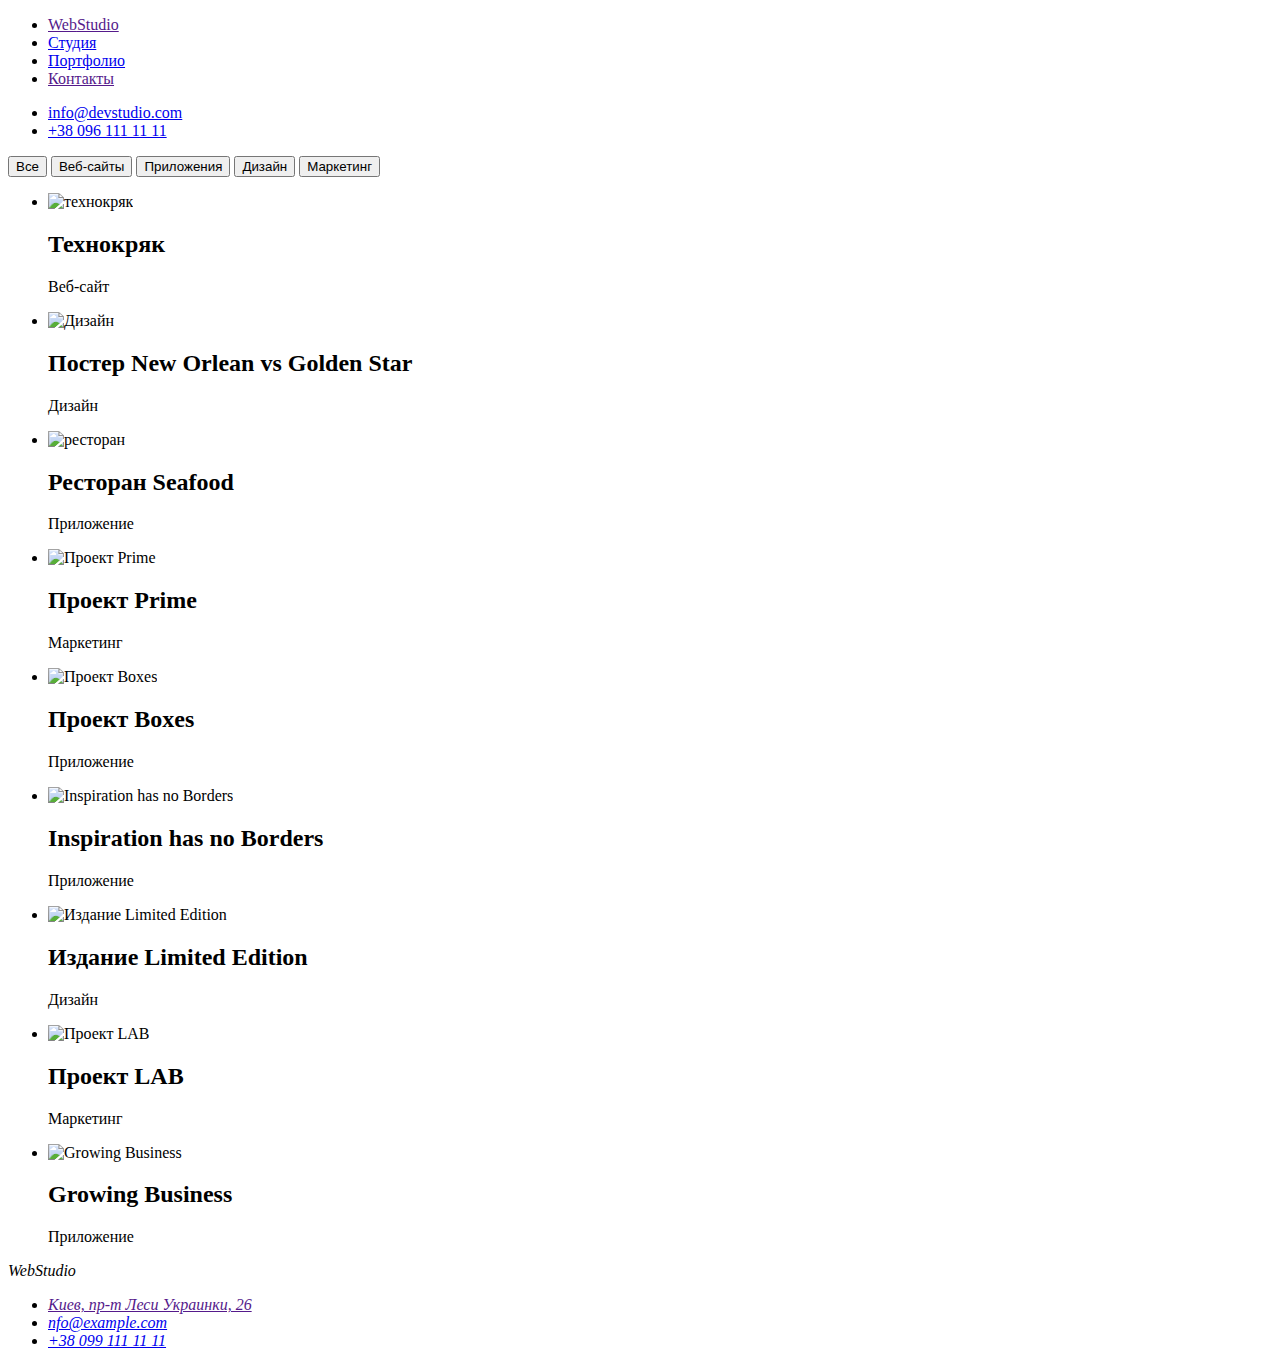
==== portfolio.html @ c9632623 "Add files via upload" ====
<!DOCTYPE html>
<html lang="en">
<head>
    <meta charset="UTF-8">
    <meta http-equiv="X-UA-Compatible" content="IE=edge">
    <meta name="viewport" content="width=device-width, initial-scale=1.0">
    <title>Document</title>    <link rel="preconnect" href="https://fonts.googleapis.com">
    <link rel="preconnect" href="https://fonts.gstatic.com" crossorigin>
    <link href="https://fonts.googleapis.com/css2?family=Raleway:wght@700&family=Roboto:wght@400;500;700;900&display=swap" rel="stylesheet">
        <link rel="stylesheet" href="https://cdnjs.cloudflare.com/ajax/libs/modern-normalize/1.1.0/modern-normalize.min.css" integrity="sha512-wpPYUAdjBVSE4KJnH1VR1HeZfpl1ub8YT/NKx4PuQ5NmX2tKuGu6U/JRp5y+Y8XG2tV+wKQpNHVUX03MfMFn9Q==" crossorigin="anonymous" referrerpolicy="no-referrer" />
        <link rel="stylesheet" href="./css/styles.css">
</head>
<body>
       <!--шапка-->
       <header>
       <div class="conteiner header-contakt">
        <nav class="link header-navigation">      
        <ul class="list header-list">
             <li class="header-items"><a href="" class="link"> <span class="header-logo-1">Web</span><span class="heder-logo-2">Studio</span></a></li>
             <Li class="header-items"><a href="./index.html"  class="heder-studia link">Студия</a></li>
             <li class="header-items"><a href="./portfolio.html" class="heder-link-link link">Портфолио</a></li>
             <Li class="header-items"><a href="" class="heder-link-link link ">Контакты</a></li>
             </ul>
            </nav> 
             <div class="header-contakt">
            <ul class="list contakt-list">
                <li class="header-items"><a href="mail:" class="contakt-list-email link list">info@devstudio.com</a></li>
                <li class="header-items"><a href="tel:" class="contakt-list-tel link list">+38 096 111 11 11</a></li>
            </ul></div>     
            </div>
        </header>
    <main>
       <section>
           <!--Заголовок -->
           <h1 hidden></h1>
       </section>
        <!--кнопки-->
            <section>
                <div class="conteiner knopki">
                <button type="button" class="knopki knopki-portfolio" >Все</button>
                <button type="button" class="knopki knopki-portfolio" >Веб-сайты</button>
                <button type="button" class="knopki knopki-portfolio" >Приложения</button>
                <button type="button" class="knopki knopki-portfolio" >Дизайн</button>
                <button type="button" class="knopki knopki-portfolio" >Маркетинг</button>
                 </div>
            </section>                      
      <!--фото-->
    <section>
        <div class="conteiner">
            <ul class="card-set" >
            <li class="stail item"><img src="./images/vebd.jpg" alt="технокряк" width="370" height="294">
            <h2 class="rozdilu">Технокряк</h2><p lang= "ru" class="rozdilu-2">Веб-сайт</p></li>
            <li class="stail item"><img src="./images/idizajn.jpg" alt="Дизайн" width="370" height="294">
            <h2 class="rozdilu">Постер New Orlean vs Golden Star</h2><p lang= "ru" class="rozdilu-2">Дизайн</p></li>    
             <li class="stail item"><img src="./images/restoran.jpg" alt="ресторан" width="370" height="294">
             <h2 class="rozdilu">Ресторан Seafood</h2><p lang= "ru" class="rozdilu-2">Приложение</p></li>
             <li class="stail item"><img src="./images/marceting.jpg" alt="Проект Prime" width="370" height="294">
             <h2 class="rozdilu">Проект Prime</h2><p lang= "ru" class="rozdilu-2">Маркетинг</p></li> 
             <li class="stail item"><img src="./images/box.jpg" alt="Проект Boxes" width="370" height="294">
             <h2 class="rozdilu">Проект Boxes</h2><p lang= "ru" class="rozdilu-2">Приложение</p></li> 
             <li class="stail item"><img src="./images/border.jpg" alt="Inspiration has no Borders" width="370" height="294">
             <h2 class="rozdilu">Inspiration has no Borders</h2><p lang= "ru" class="rozdilu-2">Приложение</p></li> 
             <li class="stail item"><img src="./images/book.jpg" alt="Издание Limited Edition" width="370" height="294">
             <h2 class="rozdilu">Издание Limited Edition</h2><p lang= "ru" class="rozdilu-2">Дизайн</p></li> 
             <li class="stail item"><img src="./images/marceting.jpg" alt="Проект LAB" width="370" height="294">
             <h2 class="rozdilu">Проект LAB</h2><p lang= "ru" class="rozdilu-2">Маркетинг</p></li> 
             <li class="stail item"><img src="./images/prilogeniaj.jpg" alt="Growing Business" width="370" height="294">
             <h2 class="rozdilu">Growing Business</h2><p lang= "ru" class="rozdilu-2">Приложение</p></li> 
             </ul>
            </div>
    </section>
               </main>
   <!--подвал-->
<footer>
    <div class="background-color conteiner">
        <address>
            <p><span class="footer-logo-1">Web</span><span class="footer-logo-2">Studio</span> </p>
                <ul  class="stail">
                <li><a href="" class="adres"> Киев, пр-т Леси Украинки, 26 </a></li>
                <li><a href="mail:" class="adres-2"> nfo@example.com </a></li>
                <li><a href="tel:" class="adres-2"> +38 099 111 11 11 </a></li>
            </ul>
        </address>
    </div>
</footer>
</body>
</html>
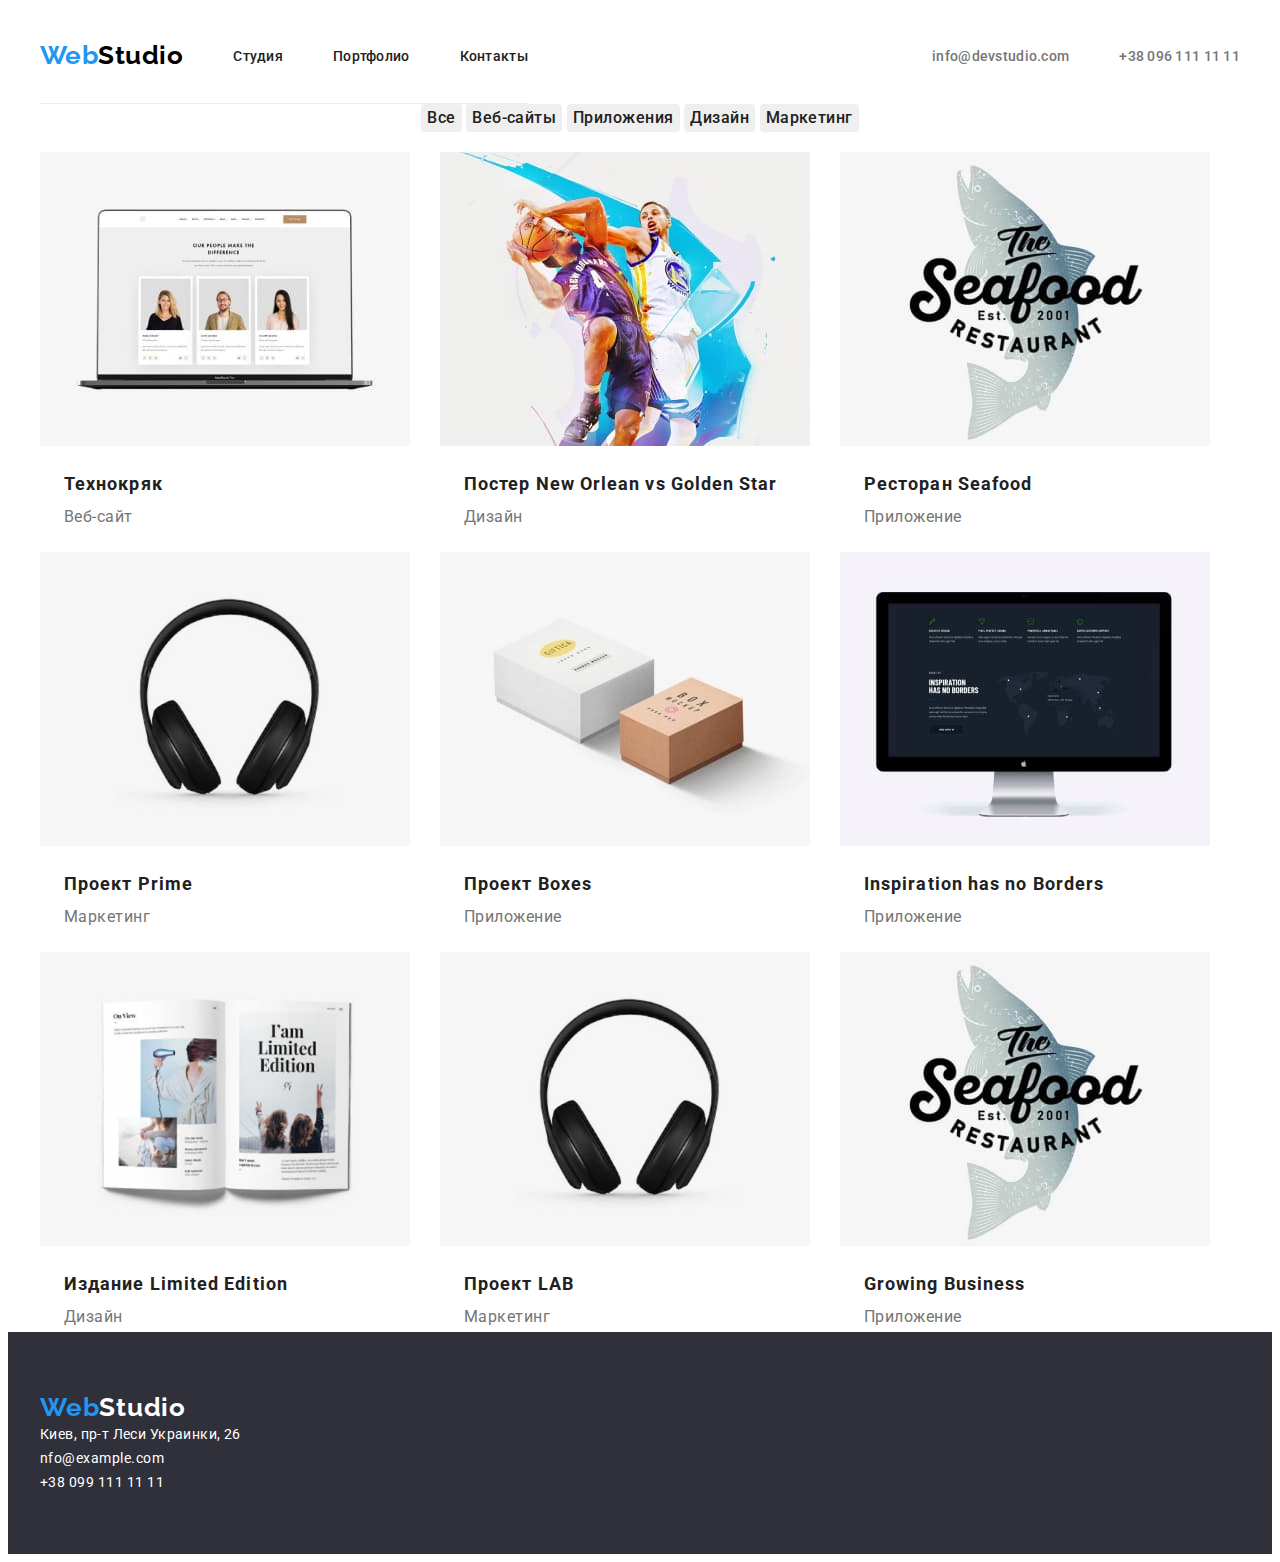
==== commit e2470f25: "Add files via upload" ====
--- a/portfolio.html
+++ b/portfolio.html
@@ -48,40 +48,63 @@
     <section>
         <div class="conteiner">
             <ul class="card-set" >
-            <li class="stail item"><img src="./images/vebd.jpg" alt="технокряк" width="370" height="294">
-            <h2 class="rozdilu">Технокряк</h2><p lang= "ru" class="rozdilu-2">Веб-сайт</p></li>
-            <li class="stail item"><img src="./images/idizajn.jpg" alt="Дизайн" width="370" height="294">
-            <h2 class="rozdilu">Постер New Orlean vs Golden Star</h2><p lang= "ru" class="rozdilu-2">Дизайн</p></li>    
-             <li class="stail item"><img src="./images/restoran.jpg" alt="ресторан" width="370" height="294">
-             <h2 class="rozdilu">Ресторан Seafood</h2><p lang= "ru" class="rozdilu-2">Приложение</p></li>
-             <li class="stail item"><img src="./images/marceting.jpg" alt="Проект Prime" width="370" height="294">
-             <h2 class="rozdilu">Проект Prime</h2><p lang= "ru" class="rozdilu-2">Маркетинг</p></li> 
-             <li class="stail item"><img src="./images/box.jpg" alt="Проект Boxes" width="370" height="294">
-             <h2 class="rozdilu">Проект Boxes</h2><p lang= "ru" class="rozdilu-2">Приложение</p></li> 
-             <li class="stail item"><img src="./images/border.jpg" alt="Inspiration has no Borders" width="370" height="294">
+            <li class="stail item">
+                <img src="./images/vebd.jpg"
+                 alt="технокряк" width="370" height="294">
+            <h2 class="rozdilu">Технокряк</h2>
+            <p lang= "ru" class="rozdilu-2">Веб-сайт</p></li>
+            <li class="stail item">
+                <img src="./images/idizajn.jpg" 
+                alt="Дизайн" width="370" height="294">
+            <h2 class="rozdilu">Постер New Orlean vs Golden Star</h2>
+            <p lang= "ru" class="rozdilu-2">Дизайн</p></li>    
+             <li class="stail item">
+                 <img src="./images/restoran.jpg" 
+                 alt="ресторан" width="370" height="294">
+             <h2 class="rozdilu">Ресторан Seafood</h2>
+             <p lang= "ru" class="rozdilu-2">Приложение</p></li>
+             <li class="stail item">
+                 <img src="./images/marceting.jpg" 
+                 alt="Проект Prime" width="370" height="294">
+             <h2 class="rozdilu">Проект Prime</h2>
+             <p lang= "ru" class="rozdilu-2">Маркетинг</p></li> 
+             <li class="stail item">
+                 <img src="./images/box.jpg" alt="Проект Boxes" width="370" height="294">
+             <h2 class="rozdilu">Проект Boxes</h2>
+             <p lang= "ru" class="rozdilu-2">Приложение</p></li> 
+             <li class="stail item">
+                 <img src="./images/border.jpg" alt="Inspiration has no Borders" width="370" height="294">
              <h2 class="rozdilu">Inspiration has no Borders</h2><p lang= "ru" class="rozdilu-2">Приложение</p></li> 
-             <li class="stail item"><img src="./images/book.jpg" alt="Издание Limited Edition" width="370" height="294">
-             <h2 class="rozdilu">Издание Limited Edition</h2><p lang= "ru" class="rozdilu-2">Дизайн</p></li> 
-             <li class="stail item"><img src="./images/marceting.jpg" alt="Проект LAB" width="370" height="294">
-             <h2 class="rozdilu">Проект LAB</h2><p lang= "ru" class="rozdilu-2">Маркетинг</p></li> 
-             <li class="stail item"><img src="./images/prilogeniaj.jpg" alt="Growing Business" width="370" height="294">
-             <h2 class="rozdilu">Growing Business</h2><p lang= "ru" class="rozdilu-2">Приложение</p></li> 
+             <li class="stail item">
+                 <img src="./images/book.jpg" alt="Издание Limited Edition" width="370" height="294">
+             <h2 class="rozdilu">Издание Limited Edition</h2>
+             <p lang= "ru" class="rozdilu-2">Дизайн</p></li> 
+             <li class="stail item">
+                 <img src="./images/marceting.jpg" alt="Проект LAB" width="370" height="294">
+             <h2 class="rozdilu">Проект LAB</h2>
+             <p lang= "ru" class="rozdilu-2">Маркетинг</p></li> 
+             <li class="stail item">
+                 <img src="./images/prilogeniaj.jpg" alt="Growing Business" width="370" height="294">
+             <h2 class="rozdilu">Growing Business</h2>
+             <p lang= "ru" class="rozdilu-2">Приложение</p></li> 
              </ul>
             </div>
     </section>
                </main>
    <!--подвал-->
 <footer>
-    <div class="background-color conteiner">
-        <address>
-            <p><span class="footer-logo-1">Web</span><span class="footer-logo-2">Studio</span> </p>
-                <ul  class="stail">
-                <li><a href="" class="adres"> Киев, пр-т Леси Украинки, 26 </a></li>
-                <li><a href="mail:" class="adres-2"> nfo@example.com </a></li>
-                <li><a href="tel:" class="adres-2"> +38 099 111 11 11 </a></li>
-            </ul>
-        </address>
-    </div>
+    <section class="background-color adres-1">
+        <div class=" conteiner">
+            <address>
+                    <p><span class="footer-logo-1">Web</span><span class="footer-logo-2">Studio</span> </p>
+                    <ul class="stail">
+                    <li><a href="" class="adres"> Киев, пр-т Леси Украинки, 26 </a></li>
+                    <li><a href="mail:" class="adres-2"> nfo@example.com </a></li>
+                    <li><a href="tel:" class="adres-2"> +38 099 111 11 11 </a></li>
+                </ul>
+            </address>
+        </div>
+    </section>
 </footer>
 </body>
 </html>
--- a/css/styles.css
+++ b/css/styles.css
@@ -0,0 +1,393 @@
+:root {
+    --praimary-title-color: #FFFFFF;
+    --one-title-color: #2F303A;
+    --akcent-title-color: #2196F3;
+    --secondery-title-color: #000000;
+    --thri-title-color: #757575;
+    --four-title-color: #212121;
+    --five-title-color: #ECECEC;
+    --background-color: #FFFFFF;   
+}
+p, h1, h2, h3, h4, h5, h6 {
+    margin: 0;
+}
+ul {
+    margin: 0;
+    padding-left: 0;
+}
+img {
+    display: block;
+}
+body {
+    font-family: 'Roboto', sans-serif;
+    letter-spacing: 0.03em;
+    font-style: normal;
+    text-decoration: none;
+    list-style: none;
+    background: var(--background-color);
+}
+ .link {
+    text-decoration: none;
+}
+ .list {
+    list-style: none;
+}
+.conteiner {
+ width: 1200px;
+ margin:0 auto;
+ padding-left: 15px;
+ padding-right: 15px;  
+}
+.section {
+    padding-top: 94px;
+    padding-bottom: 94px;
+}
+/*------HEDER-------*/
+.header-contakt {
+    display: flex;
+    align-items: center;
+    
+}
+.header-navigation {
+    display: flex;
+    align-items: center;
+    border-bottom: 1px solid #ECECEC;
+}
+.header-list {
+    display: flex;
+    align-items: center;
+}
+.contakt-list {
+    margin-left: auto;
+    display: flex;
+    align-items: center;
+
+}
+.header-contakt {
+    margin-left: auto;
+    align-items: center;
+ 
+}
+.header-items:not(:last-child) {
+    margin-right: 50px;
+    align-items: center;
+    padding-bottom: 32px;
+    padding-top: 32px;
+   
+}
+.header-logo-1 {
+font-family: Raleway;
+font-style: normal;
+font-weight: 700;
+font-size: 26px;
+line-height: 1.19;
+color: var(--akcent-title-color)
+}
+ .heder-logo-2{
+    font-family: Raleway;
+    font-style: normal;
+    font-weight: 700;
+    font-size: 26px;
+    line-height: 1.19;
+    color: var(--secondery-title-color)
+}
+.heder-studia {  
+font-weight: 500;
+font-size: 14px;
+line-height: 1.14;
+letter-spacing: 0.02em;
+color:var(--four-title-color)
+}
+.heder-link-link {
+font-weight: 500;
+font-size: 14px;
+line-height: 1.14;
+letter-spacing: 0.02em;
+color: var(--four-title-color)
+}
+.contakt-list-tel {
+font-weight: 500;
+font-size: 14px;
+line-height: 1.14;
+letter-spacing: 0.02em;
+color: var(--thri-title-color);
+}
+.link:hover,
+.link:focus {
+color: var(--akcent-title-color);
+}
+.contakt-list-email {
+    font-weight: 500;
+    font-size: 14px;
+    line-height: 1.14;
+    letter-spacing: 0.02em;
+    color: var(--thri-title-color)
+}
+.contakt-list-email:hover {
+color:var(--akcent-title-color);
+}
+/*-----section h2 (ефект)---*/
+
+.hero {
+    display: flex;
+}
+.hero {
+    padding-top: 200px;
+    padding-bottom: 200px;
+   
+}
+
+.button-flexs {
+    display: flex;
+    align-items: center;
+}
+.button-flexs {
+    margin-top: 30px;
+    margin-left: 450px;
+    margin-right: 450px;
+  
+ }
+
+.rishenie {
+font-weight: 900;
+font-size: 44px;
+line-height: 1.5;
+text-align: center;
+letter-spacing: 0.06em;
+text-transform: uppercase;
+color: var(--praimary-title-color);
+align-items: center;
+
+}
+
+.background-color {
+    background-color: var(--one-title-color);
+}
+.btn:hover,
+.btn:focus {
+    color: var(--praimary-title-color);
+    background-color:#188CE8;
+}
+
+.button {
+ font-weight: bold;
+ font-size: 16px;
+ line-height: 1.9;
+ border: none;
+ width: 200px;
+ height: 50px;
+ text-align: center;
+ letter-spacing: 0.06em;
+ color: var(--praimary-title-color);
+ background-color:var(--akcent-title-color);
+ border-radius: 4px;
+ -webkit-border-radius: 4px;
+ -moz-border-radius: 4px;
+ -ms-border-radius: 4px;
+ -o-border-radius: 4px;
+ padding-left: 25px;
+ 
+ 
+}
+
+/* ----------------reklama----------------*/
+
+.reklama-zagolovok {
+    display: flex;
+}
+.recl-zag {
+    margin-right: 40px;
+}
+.reklama {
+    list-style: none;
+}
+.vubor {
+font-weight: 400;
+font-size: 14px;
+line-height: 1.7;
+letter-spacing: 0.03em;
+color: var(--thri-title-color);
+}
+.zagolovok {
+font-weight: 700;
+font-size: 14px;
+line-height: 1.14;
+letter-spacing: 0.03em;
+text-transform: uppercase;
+color: var(--four-title-color);
+}
+
+/*----------- chem mu zanimaemsja---------*/
+.galeri-1 {
+    display: flex;
+    }
+.galeri-1:not(:last-child) {
+        margin-right: 30px;
+      
+    }
+    .galeri-2 {
+        display: flex;
+        border: none;
+       
+       
+    }
+    .galeri-2 {
+        margin-right: 30px;
+        box-shadow: 0px 1px 3px rgba(0, 0, 0, 0.12), 0px 1px 1px rgba(0, 0, 0, 0.14), 0px 2px 1px rgba(0, 0, 0, 0.2);
+        border-radius: 0px 0px 4px 4px;
+
+    }
+    
+    .color {
+        background-color: #F5F4FA;
+    }
+    
+   
+.stail {
+    list-style: none; 
+   }
+   .text {
+    text-decoration: none;
+   }
+
+
+   .text-stail {
+font-weight: 700;
+font-size: 36px;
+line-height: 1.16;
+text-align: center;
+letter-spacing: 0.03em;
+color: var(--four-title-color);
+margin-bottom: 50px;
+   }
+   .name {
+    font-weight: 500;
+    font-size: 16px;
+    line-height: 1.19;
+    text-align: center;
+    letter-spacing: 0.03em;
+    color: var(--four-title-color);
+    margin-top: 30px;
+   }
+   .position {
+    font-weight: 400;
+    font-size: 16px;
+    line-height: 1.19;
+    text-align: center;
+    letter-spacing: 0.03em;
+    color: var(--thri-title-color);
+    margin-top: 30px;
+    margin-bottom: 30px;
+    
+   }
+   /*-------futer------*/
+   .footer-logo-1 {
+    font-family: Raleway;
+    font-style: normal;
+    font-weight: 700;
+    font-size: 26px;
+    line-height: 1.19;
+    letter-spacing: 0.03em;
+    color: var(--akcent-title-color);
+   }
+   .footer-logo-2 {
+    font-family: Raleway;
+    font-style: normal;
+    font-weight: 700;
+    font-size: 26px;
+    line-height: 1.19;
+    letter-spacing: 0.03em;
+    color: var(--praimary-title-color);
+   }
+  .adres {
+    font-family: Roboto;
+    font-style: normal;
+    font-weight: normal;
+    font-size: 14px;
+    line-height: 24px;
+    letter-spacing: 0.03em;
+    text-decoration: none;
+    color:var(--praimary-title-color);
+   }
+
+  .adres-2 {
+    font-family: Roboto;
+    font-style: normal;
+    font-weight: normal;
+    font-size: 14px;
+    line-height: 24px;
+    text-decoration: none;
+    color: var(--praimary-title-color);
+      }
+.adres-1{
+    padding-top: 60px;
+    padding-bottom: 60px;
+}
+.
+  /*-----portfolio------*/
+  
+  .knopki {
+    display: flex;
+    margin-left: auto;
+    margin-right: auto;
+    padding-left: auto;
+    padding-right: auto;
+    margin-top: 60px;
+    margin-bottom: 60px;
+    }   
+
+
+   
+.card-set {
+    display: flex;
+    flex-wrap: wrap;
+    flex-basis: calc(100% / 3 - 30px);
+    margin-right: -30px;
+}
+.item {
+    margin-top: 20px;
+    margin-right: 30px;
+}
+
+      .knopki{
+    font-family: Roboto;
+    font-style: normal;
+    font-weight: 500;
+    font-size: 16px;
+    line-height: 1.6;
+    text-align: center;
+    letter-spacing: 0.03em;
+    color:var(--four-title-color);
+    border: none;
+    border-radius: 4px;
+    -webkit-border-radius: 4px;
+    -moz-border-radius: 4px;
+    -ms-border-radius: 4px;
+    -o-border-radius: 4px;
+}
+   .knopki-portfolio:hover,
+   .knopki-portfolio:focus {
+    color: var(--praimary-title-color);
+    background-color: var(--akcent-title-color);
+   }
+   .rozdilu {
+    font-family: Roboto;
+    font-style: normal;
+    font-weight: 700;
+    font-size: 18px;
+    line-height: 2;
+    letter-spacing: 0.06em;
+    color:var(--four-title-color);
+    margin-top: 20px;
+    margin-left: 24px;
+   }
+   .rozdilu-2 {
+    font-family: Roboto;
+    font-style: normal;
+    font-weight: normal;
+    font-size: 16px;
+    line-height: 30px;
+    letter-spacing: 0.03em;
+    color: var(--thri-title-color);
+    margin-left: 24px;
+   }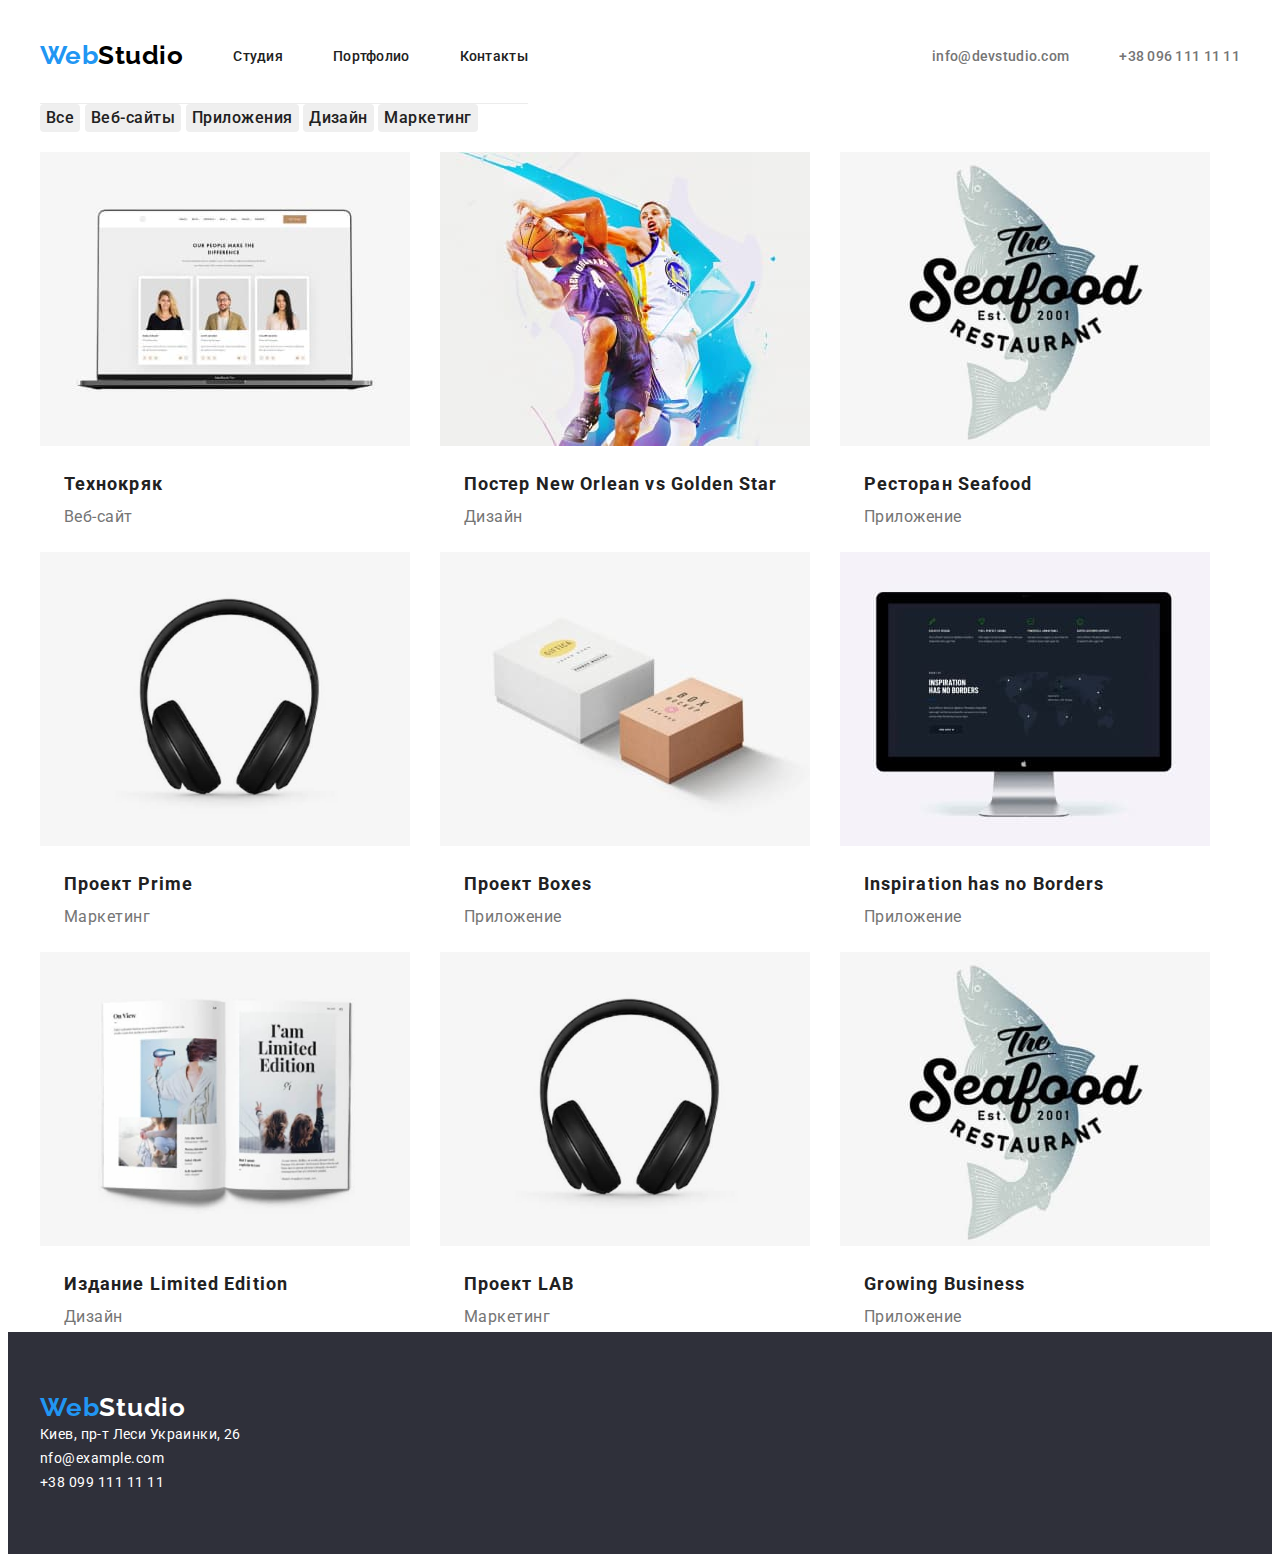
==== commit 0e91f3f8: "Add files via upload" ====
--- a/portfolio.html
+++ b/portfolio.html
@@ -13,6 +13,8 @@
 <body>
        <!--шапка-->
        <header>
+           <section class="header-border">
+      
        <div class="conteiner header-contakt">
         <nav class="link header-navigation">      
         <ul class="list header-list">
@@ -28,6 +30,7 @@
                 <li class="header-items"><a href="tel:" class="contakt-list-tel link list">+38 096 111 11 11</a></li>
             </ul></div>     
             </div>
+        </section>
         </header>
     <main>
        <section>
@@ -35,20 +38,20 @@
            <h1 hidden></h1>
        </section>
         <!--кнопки-->
-            <section>
-                <div class="conteiner knopki">
-                <button type="button" class="knopki knopki-portfolio" >Все</button>
-                <button type="button" class="knopki knopki-portfolio" >Веб-сайты</button>
-                <button type="button" class="knopki knopki-portfolio" >Приложения</button>
-                <button type="button" class="knopki knopki-portfolio" >Дизайн</button>
-                <button type="button" class="knopki knopki-portfolio" >Маркетинг</button>
+            <section >
+                <div class="conteiner  btn-portfolio">
+                <button type="button" class="knopki btn-portfolio knopki-portfolio" >Все</button>
+                <button type="button" class="knopki btn-portfolio knopki-portfolio" >Веб-сайты</button>
+                <button type="button" class="knopki btn-portfolio knopki-portfolio" >Приложения</button>
+                <button type="button" class="knopki btn-portfolio knopki-portfolio" >Дизайн</button>
+                <button type="button" class="knopki btn-portfolio knopki-portfolio" >Маркетинг</button>
                  </div>
             </section>                      
       <!--фото-->
     <section>
         <div class="conteiner">
             <ul class="card-set" >
-            <li class="stail item">
+            <li class="stail item ">
                 <img src="./images/vebd.jpg"
                  alt="технокряк" width="370" height="294">
             <h2 class="rozdilu">Технокряк</h2>
